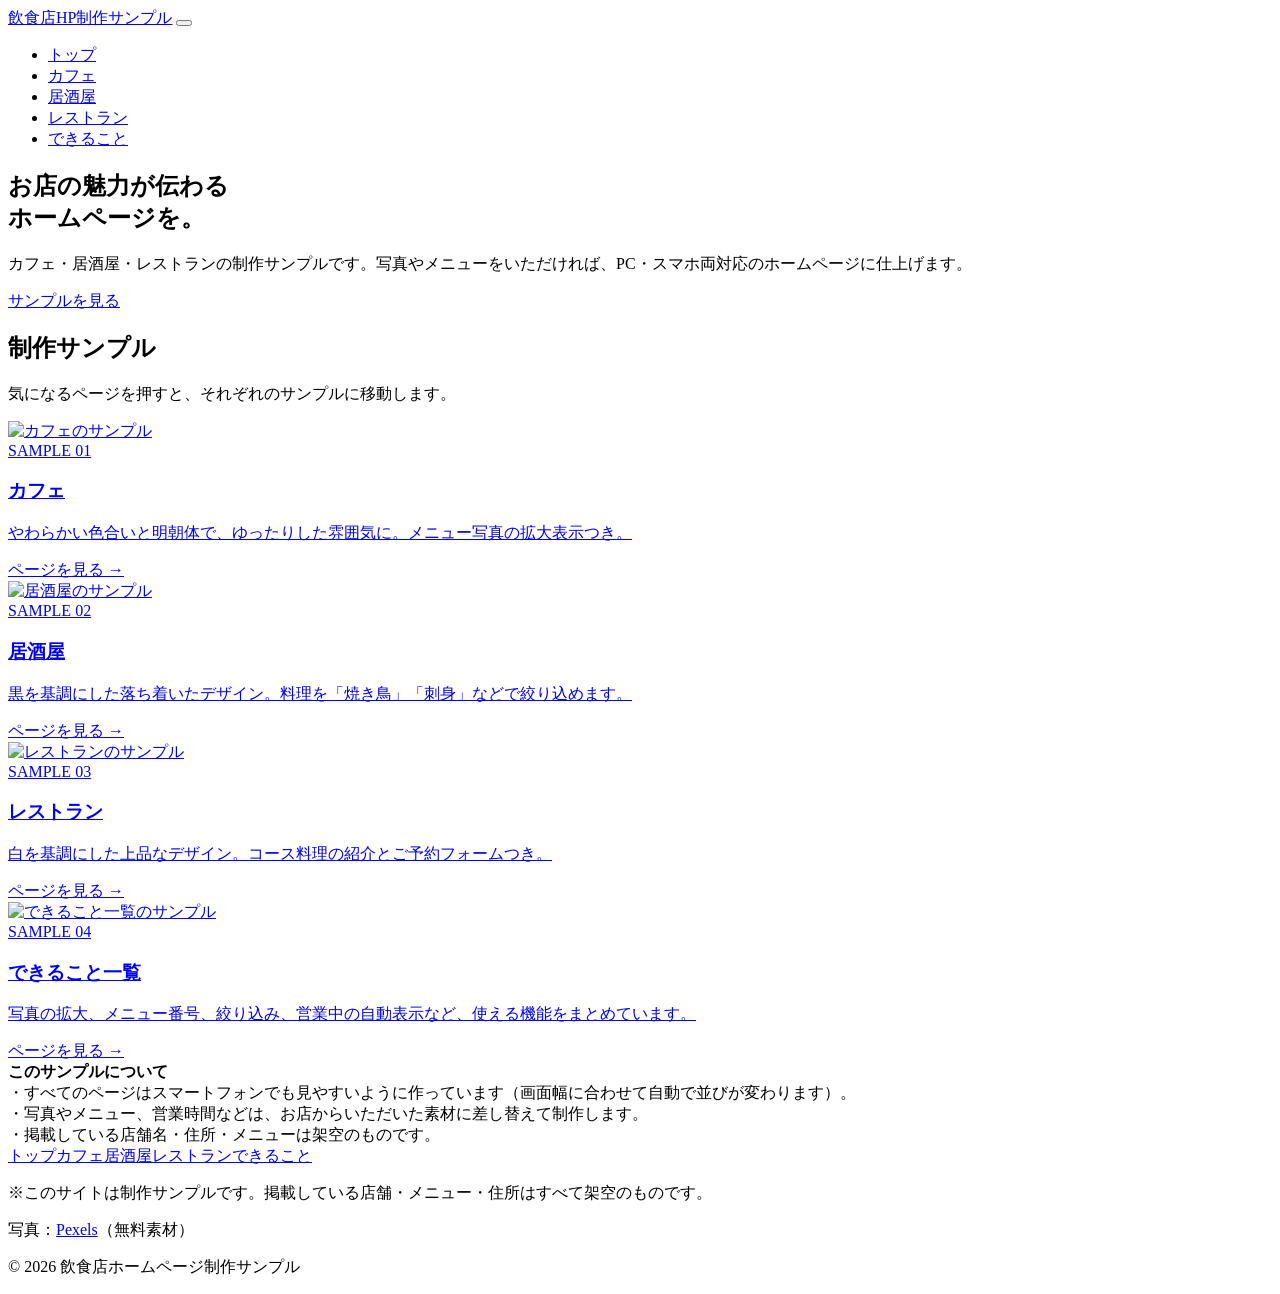
==== index.html @ 91217e75 "Create index.html" ====
<!DOCTYPE html>
<html lang="ja">
<head>
<meta charset="UTF-8">
<meta name="viewport" content="width=device-width, initial-scale=1">
<title>飲食店ホームページ制作サンプル</title>
<meta name="description" content="カフェ・居酒屋・レストランのホームページ制作サンプル集です。">
<link rel="stylesheet" href="style.css">
</head>
<body>
<header class="site-header">
  <div class="container inner">
    <a class="logo" href="index.html">飲食店HP制作サンプル</a>
    <button class="menu-btn" aria-label="メニュー" aria-expanded="false"><span></span><span></span><span></span></button>
    <ul class="nav"><li><a href="index.html" aria-current="page">トップ</a></li><li><a href="cafe.html">カフェ</a></li><li><a href="izakaya.html">居酒屋</a></li><li><a href="restaurant.html">レストラン</a></li><li><a href="features.html">できること</a></li></ul>
  </div>
</header>
<section class="hero" style="background-image:url('https://images.pexels.com/photos/32477661/pexels-photo-32477661.jpeg?auto=compress&cs=tinysrgb&w=1800')">
  <div class="container">
    <h1>お店の魅力が伝わる<br>ホームページを。</h1>
    <p>カフェ・居酒屋・レストランの制作サンプルです。写真やメニューをいただければ、PC・スマホ両対応のホームページに仕上げます。</p>
    <a class="btn" href="#samples">サンプルを見る</a>
  </div>
</section>
<section id="samples">
  <div class="container">
    <h2 class="section-title">制作サンプル</h2>
    <p class="section-lead">気になるページを押すと、それぞれのサンプルに移動します。</p>
    <div class="cards"><a class="card fade-in" href="cafe.html">
  <img src="https://images.pexels.com/photos/6205784/pexels-photo-6205784.jpeg?auto=compress&cs=tinysrgb&w=700&h=440&fit=crop" alt="カフェのサンプル" loading="lazy">
  <div class="body"><div class="num">SAMPLE 01</div><h3>カフェ</h3><p>やわらかい色合いと明朝体で、ゆったりした雰囲気に。メニュー写真の拡大表示つき。</p><span class="go">ページを見る →</span></div>
</a><a class="card fade-in" href="izakaya.html">
  <img src="https://images.pexels.com/photos/13065193/pexels-photo-13065193.jpeg?auto=compress&cs=tinysrgb&w=700&h=440&fit=crop" alt="居酒屋のサンプル" loading="lazy">
  <div class="body"><div class="num">SAMPLE 02</div><h3>居酒屋</h3><p>黒を基調にした落ち着いたデザイン。料理を「焼き鳥」「刺身」などで絞り込めます。</p><span class="go">ページを見る →</span></div>
</a><a class="card fade-in" href="restaurant.html">
  <img src="https://images.pexels.com/photos/18981717/pexels-photo-18981717.jpeg?auto=compress&cs=tinysrgb&w=700&h=440&fit=crop" alt="レストランのサンプル" loading="lazy">
  <div class="body"><div class="num">SAMPLE 03</div><h3>レストラン</h3><p>白を基調にした上品なデザイン。コース料理の紹介とご予約フォームつき。</p><span class="go">ページを見る →</span></div>
</a><a class="card fade-in" href="features.html">
  <img src="https://images.pexels.com/photos/31042721/pexels-photo-31042721.jpeg?auto=compress&cs=tinysrgb&w=700&h=440&fit=crop" alt="できること一覧のサンプル" loading="lazy">
  <div class="body"><div class="num">SAMPLE 04</div><h3>できること一覧</h3><p>写真の拡大、メニュー番号、絞り込み、営業中の自動表示など、使える機能をまとめています。</p><span class="go">ページを見る →</span></div>
</a></div>
  </div>
</section>
<section style="padding-top:0">
  <div class="container">
    <div class="info-box fade-in">
      <strong>このサンプルについて</strong><br>
      ・すべてのページはスマートフォンでも見やすいように作っています（画面幅に合わせて自動で並びが変わります）。<br>
      ・写真やメニュー、営業時間などは、お店からいただいた素材に差し替えて制作します。<br>
      ・掲載している店舗名・住所・メニューは架空のものです。
    </div>
  </div>
</section>
<footer class="site-footer">
  <div class="container">
    <nav class="footer-nav"><a href="index.html">トップ</a><a href="cafe.html">カフェ</a><a href="izakaya.html">居酒屋</a><a href="restaurant.html">レストラン</a><a href="features.html">できること</a></nav>
    <p>※このサイトは制作サンプルです。掲載している店舗・メニュー・住所はすべて架空のものです。</p>
    <p>写真：<a href="https://www.pexels.com/ja-jp/" target="_blank" rel="noopener">Pexels</a>（無料素材）</p>
    <p>&copy; 2026 飲食店ホームページ制作サンプル</p>
  </div>
</footer>
<script src="main.js"></script>
</body>
</html>
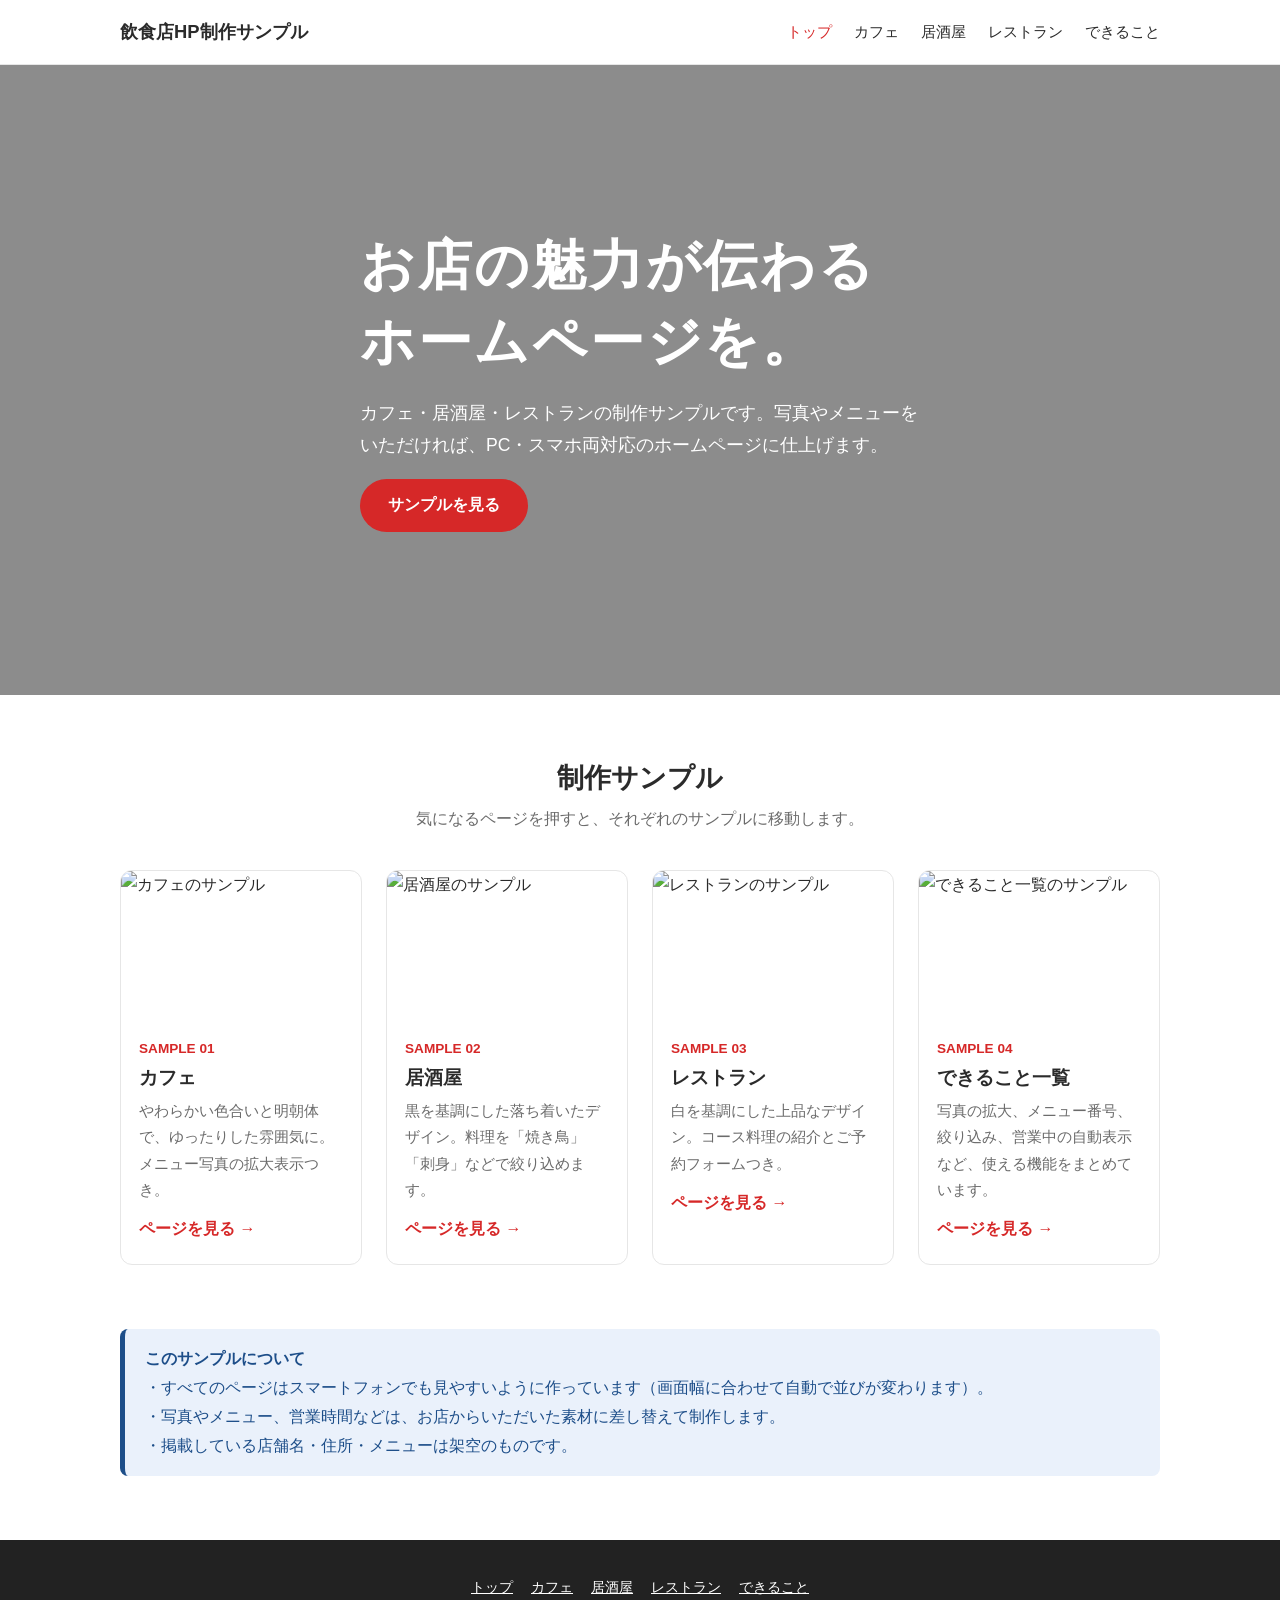
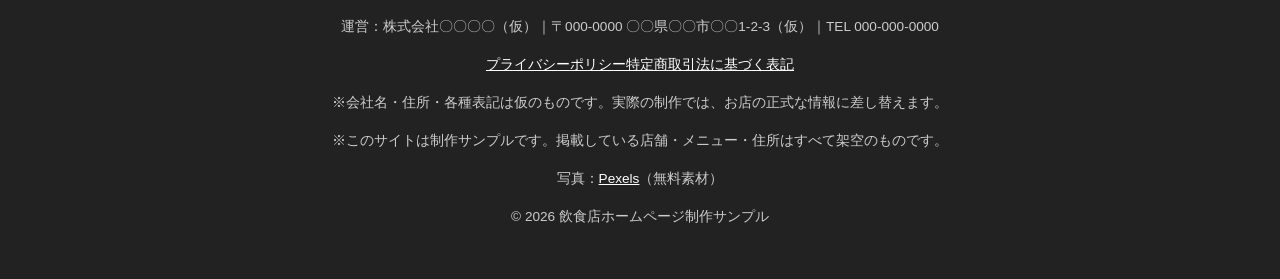
==== commit d1b36f67: "Update index.html" ====
--- a/index.html
+++ b/index.html
@@ -54,6 +54,11 @@
 <footer class="site-footer">
   <div class="container">
     <nav class="footer-nav"><a href="index.html">トップ</a><a href="cafe.html">カフェ</a><a href="izakaya.html">居酒屋</a><a href="restaurant.html">レストラン</a><a href="features.html">できること</a></nav>
+    <div class="footer-info">
+      <p>運営：株式会社〇〇〇〇（仮）｜〒000-0000 〇〇県〇〇市〇〇1-2-3（仮）｜TEL 000-000-0000</p>
+      <nav class="footer-legal"><a href="legal.html#privacy">プライバシーポリシー</a><a href="legal.html#tokushoho">特定商取引法に基づく表記</a></nav>
+      <p class="footer-small">※会社名・住所・各種表記は仮のものです。実際の制作では、お店の正式な情報に差し替えます。</p>
+    </div>
     <p>※このサイトは制作サンプルです。掲載している店舗・メニュー・住所はすべて架空のものです。</p>
     <p>写真：<a href="https://www.pexels.com/ja-jp/" target="_blank" rel="noopener">Pexels</a>（無料素材）</p>
     <p>&copy; 2026 飲食店ホームページ制作サンプル</p>
--- a/style.css
+++ b/style.css
@@ -0,0 +1,231 @@
+/* ===== 共通スタイル ===== */
+:root {
+  --action: #d62828;        /* 押してほしいもの・誘導先 = 赤 */
+  --action-dark: #a61e1e;
+  --info: #1d4e89;          /* 読むだけの案内 = 青 */
+  --info-bg: #eaf1fb;
+  --text: #2b2b2b;
+  --muted: #6b6b6b;
+  --bg: #ffffff;
+  --line: #e6e6e6;
+  --radius: 12px;
+  --max: 1080px;
+}
+* { box-sizing: border-box; }
+html { scroll-behavior: smooth; }
+body {
+  margin: 0;
+  font-family: "Hiragino Sans", "Noto Sans JP", "Yu Gothic", Meiryo, sans-serif;
+  color: var(--text);
+  background: var(--bg);
+  line-height: 1.8;
+}
+img { max-width: 100%; display: block; }
+a { color: inherit; }
+.container { max-width: var(--max); margin: 0 auto; padding: 0 20px; }
+section { padding: 64px 0; }
+h1, h2, h3 { line-height: 1.4; margin: 0 0 16px; }
+h2.section-title { font-size: 1.7rem; text-align: center; margin-bottom: 8px; }
+p.section-lead { text-align: center; color: var(--muted); margin: 0 0 36px; }
+
+/* ===== ヘッダー・ナビ ===== */
+.site-header {
+  position: sticky; top: 0; z-index: 50;
+  background: rgba(255,255,255,.96);
+  border-bottom: 1px solid var(--line);
+}
+.site-header .inner {
+  display: flex; align-items: center; justify-content: space-between;
+  height: 64px;
+}
+.logo { font-weight: 700; font-size: 1.15rem; text-decoration: none; }
+.nav { display: flex; gap: 22px; list-style: none; margin: 0; padding: 0; }
+.nav a { text-decoration: none; font-size: .95rem; }
+.nav a:hover, .nav a[aria-current="page"] { color: var(--action); }
+.menu-btn {
+  display: none; background: none; border: 0; cursor: pointer;
+  width: 44px; height: 44px; padding: 10px;
+}
+.menu-btn span { display: block; height: 2px; background: var(--text); margin: 5px 0; transition: .3s; }
+.menu-btn.open span:nth-child(1) { transform: translateY(7px) rotate(45deg); }
+.menu-btn.open span:nth-child(2) { opacity: 0; }
+.menu-btn.open span:nth-child(3) { transform: translateY(-7px) rotate(-45deg); }
+@media (max-width: 760px) {
+  .menu-btn { display: block; }
+  .nav {
+    position: absolute; top: 64px; left: 0; right: 0;
+    flex-direction: column; gap: 0; background: #fff;
+    border-bottom: 1px solid var(--line);
+    max-height: 0; overflow: hidden; transition: max-height .3s;
+  }
+  .nav.open { max-height: 400px; }
+  .nav a { display: block; padding: 14px 20px; border-top: 1px solid var(--line); }
+}
+
+/* ===== ボタン（赤＝押してほしいもの） ===== */
+.btn {
+  display: inline-block; background: var(--action); color: #fff;
+  padding: 12px 28px; border-radius: 999px; text-decoration: none;
+  font-weight: 700; border: 0; cursor: pointer; font-size: 1rem;
+  transition: background .2s, transform .2s;
+}
+.btn:hover { background: var(--action-dark); transform: translateY(-2px); }
+.btn.outline { background: transparent; color: var(--action); border: 2px solid var(--action); }
+.btn.outline:hover { background: var(--action); color: #fff; }
+
+/* ===== 案内ボックス（青＝読むだけ） ===== */
+.info-box {
+  background: var(--info-bg); border-left: 5px solid var(--info);
+  color: var(--info); padding: 16px 20px; border-radius: 8px;
+}
+.info-box strong { color: var(--info); }
+
+/* ===== ヒーロー ===== */
+.hero {
+  position: relative; min-height: 70vh; display: flex; align-items: center;
+  color: #fff; background-size: cover; background-position: center;
+}
+.hero::before { content: ""; position: absolute; inset: 0; background: rgba(0,0,0,.45); }
+.hero .container { position: relative; }
+.hero h1 { font-size: clamp(2rem, 6vw, 3.4rem); letter-spacing: .05em; }
+.hero p { font-size: 1.1rem; max-width: 560px; }
+
+/* ===== メニュー（番号付き） ===== */
+.menu-grid { display: grid; grid-template-columns: repeat(auto-fill, minmax(240px, 1fr)); gap: 24px; }
+.menu-item {
+  border: 1px solid var(--line); border-radius: var(--radius); overflow: hidden;
+  background: #fff; transition: box-shadow .2s, transform .2s;
+}
+.menu-item:hover { box-shadow: 0 8px 24px rgba(0,0,0,.08); transform: translateY(-3px); }
+.menu-item .photo { position: relative; aspect-ratio: 4/3; overflow: hidden; cursor: zoom-in; }
+.menu-item .photo img { width: 100%; height: 100%; object-fit: cover; transition: transform .4s; }
+.menu-item .photo:hover img { transform: scale(1.06); }
+.menu-no {
+  position: absolute; top: 10px; left: 10px; width: 36px; height: 36px;
+  border-radius: 50%; background: var(--action); color: #fff; font-weight: 700;
+  display: grid; place-items: center; font-size: .95rem;
+}
+.menu-item .body { padding: 14px 16px 18px; }
+.menu-item h3 { font-size: 1.05rem; margin: 0 0 4px; }
+.menu-item .price { font-weight: 700; }
+.menu-item .desc { color: var(--muted); font-size: .9rem; margin: 6px 0 0; }
+
+/* ===== カテゴリ絞り込み ===== */
+.filter { display: flex; flex-wrap: wrap; gap: 10px; justify-content: center; margin-bottom: 28px; }
+.filter button {
+  border: 2px solid var(--action); background: #fff; color: var(--action);
+  padding: 6px 18px; border-radius: 999px; cursor: pointer; font-weight: 700;
+}
+.filter button.active { background: var(--action); color: #fff; }
+.menu-item.hide { display: none; }
+
+/* ===== ギャラリー ===== */
+.gallery { display: grid; grid-template-columns: repeat(auto-fill, minmax(180px, 1fr)); gap: 10px; }
+.gallery img { width: 100%; aspect-ratio: 1; object-fit: cover; border-radius: 8px; cursor: zoom-in; }
+
+/* ===== 拡大表示（ライトボックス） ===== */
+.lightbox {
+  position: fixed; inset: 0; background: rgba(0,0,0,.85); z-index: 100;
+  display: none; align-items: center; justify-content: center; padding: 20px;
+  flex-direction: column;
+}
+.lightbox.show { display: flex; }
+.lightbox img { max-width: min(92vw, 1000px); max-height: 78vh; border-radius: 8px; }
+.lightbox .caption { color: #fff; margin-top: 12px; text-align: center; }
+.lightbox button {
+  position: absolute; background: rgba(255,255,255,.15); color: #fff; border: 0;
+  width: 48px; height: 48px; border-radius: 50%; font-size: 1.6rem; cursor: pointer;
+}
+.lightbox .lb-close { top: 16px; right: 16px; }
+.lightbox .lb-prev { left: 12px; top: 50%; }
+.lightbox .lb-next { right: 12px; top: 50%; }
+
+/* ===== 店舗情報 ===== */
+.shop-info { display: grid; grid-template-columns: 1fr 1fr; gap: 32px; align-items: start; }
+.shop-info table { width: 100%; border-collapse: collapse; }
+.shop-info th, .shop-info td { text-align: left; padding: 10px 8px; border-bottom: 1px solid var(--line); vertical-align: top; }
+.shop-info th { width: 7em; color: var(--muted); font-weight: 500; }
+.map-box { aspect-ratio: 4/3; border-radius: var(--radius); overflow: hidden; border: 1px solid var(--line); }
+.map-box iframe { width: 100%; height: 100%; border: 0; }
+.open-status { display: inline-block; padding: 2px 12px; border-radius: 999px; font-size: .85rem; font-weight: 700; margin-left: 8px; }
+.open-status.open { background: #e5f5ea; color: #1e7b3c; }
+.open-status.closed { background: #eee; color: #666; }
+@media (max-width: 760px) { .shop-info { grid-template-columns: 1fr; } }
+
+/* ===== お問い合わせ ===== */
+.contact-form { max-width: 560px; margin: 0 auto; display: grid; gap: 14px; }
+.contact-form label { font-weight: 700; font-size: .9rem; }
+.contact-form input, .contact-form textarea, .contact-form select {
+  width: 100%; padding: 10px 12px; border: 1px solid #ccc; border-radius: 8px; font: inherit;
+}
+.contact-form .btn { justify-self: center; }
+
+/* ===== フッター ===== */
+.site-footer { background: #222; color: #ccc; padding: 36px 0; font-size: .85rem; text-align: center; }
+.site-footer a { color: #fff; }
+.site-footer .footer-nav { display: flex; gap: 18px; justify-content: center; flex-wrap: wrap; margin-bottom: 14px; }
+
+/* ===== トップへ戻る ===== */
+.to-top {
+  position: fixed; right: 18px; bottom: 18px; width: 48px; height: 48px; border-radius: 50%;
+  background: var(--action); color: #fff; border: 0; font-size: 1.3rem; cursor: pointer;
+  opacity: 0; pointer-events: none; transition: opacity .3s; z-index: 60;
+}
+.to-top.show { opacity: 1; pointer-events: auto; }
+
+/* ===== スクロールで表示 ===== */
+.fade-in { opacity: 0; transform: translateY(20px); transition: opacity .7s, transform .7s; }
+.fade-in.visible { opacity: 1; transform: none; }
+
+/* ===== 店舗ごとの雰囲気 ===== */
+body.cafe { --text: #4a3b2f; background: #fbf7f1; }
+body.cafe .site-header { background: rgba(251,247,241,.96); }
+body.cafe h1, body.cafe h2 { font-family: "Hiragino Mincho ProN", "Yu Mincho", serif; }
+
+body.izakaya { --text: #f1e9da; --muted: #b8ab95; --line: #3a332b; background: #1c1814; }
+body.izakaya .site-header { background: rgba(28,24,20,.96); }
+body.izakaya .menu-item { background: #26211b; }
+body.izakaya .nav { background: #1c1814; }
+body.izakaya .menu-btn span { background: #f1e9da; }
+body.izakaya .contact-form input, body.izakaya .contact-form textarea, body.izakaya .contact-form select { background: #26211b; color: #f1e9da; border-color: #4a4036; }
+body.izakaya h1, body.izakaya h2 { font-family: "Hiragino Mincho ProN", "Yu Mincho", serif; }
+body.izakaya .filter button { background: transparent; }
+body.izakaya .filter button.active { background: var(--action); }
+
+body.restaurant { --text: #222; background: #fff; }
+body.restaurant h1, body.restaurant h2 { font-family: Georgia, "Hiragino Mincho ProN", "Yu Mincho", serif; letter-spacing: .04em; }
+
+/* ===== トップページ ===== */
+.cards { display: grid; grid-template-columns: repeat(auto-fit, minmax(230px, 1fr)); gap: 24px; }
+.card {
+  display: block; text-decoration: none; border-radius: var(--radius); overflow: hidden;
+  border: 1px solid var(--line); background: #fff; transition: transform .2s, box-shadow .2s;
+}
+.card:hover { transform: translateY(-4px); box-shadow: 0 10px 28px rgba(0,0,0,.1); }
+.card img { width: 100%; aspect-ratio: 16/10; object-fit: cover; }
+.card .body { padding: 16px 18px 20px; }
+.card .num { color: var(--action); font-weight: 700; font-size: .85rem; }
+.card h3 { margin: 4px 0 6px; }
+.card p { margin: 0 0 12px; color: var(--muted); font-size: .92rem; }
+.card .go { color: var(--action); font-weight: 700; }
+
+/* ===== できることページ ===== */
+.feature { border: 1px solid var(--line); border-radius: var(--radius); padding: 24px; margin-bottom: 28px; }
+.feature h3 { display: flex; align-items: center; gap: 10px; }
+.feature h3 .num { background: var(--action); color: #fff; border-radius: 50%; width: 32px; height: 32px; display: grid; place-items: center; font-size: .9rem; flex: none; }
+.feature .demo { margin-top: 16px; }
+.tabs { display: flex; gap: 6px; border-bottom: 2px solid var(--line); }
+.tabs button { background: none; border: 0; padding: 10px 18px; cursor: pointer; font: inherit; font-weight: 700; color: var(--muted); border-bottom: 3px solid transparent; margin-bottom: -2px; }
+.tabs button.active { color: var(--action); border-bottom-color: var(--action); }
+.tab-panel { display: none; padding: 16px 4px; }
+.tab-panel.active { display: block; }
+.slider { position: relative; overflow: hidden; border-radius: var(--radius); aspect-ratio: 16/7; }
+.slider img { position: absolute; inset: 0; width: 100%; height: 100%; object-fit: cover; opacity: 0; transition: opacity 1s; }
+.slider img.active { opacity: 1; }
+.counter { display: flex; gap: 12px; align-items: center; flex-wrap: wrap; }
+.counter .qty { min-width: 40px; text-align: center; font-weight: 700; font-size: 1.2rem; }
+.counter .total { margin-left: auto; font-weight: 700; color: var(--info); }
+.small-note { font-size: .82rem; color: var(--muted); }
+
+/* ふわっと表示の後もホバーで浮くように */
+.menu-item.fade-in.visible:hover, .card.fade-in.visible:hover { transform: translateY(-4px); }
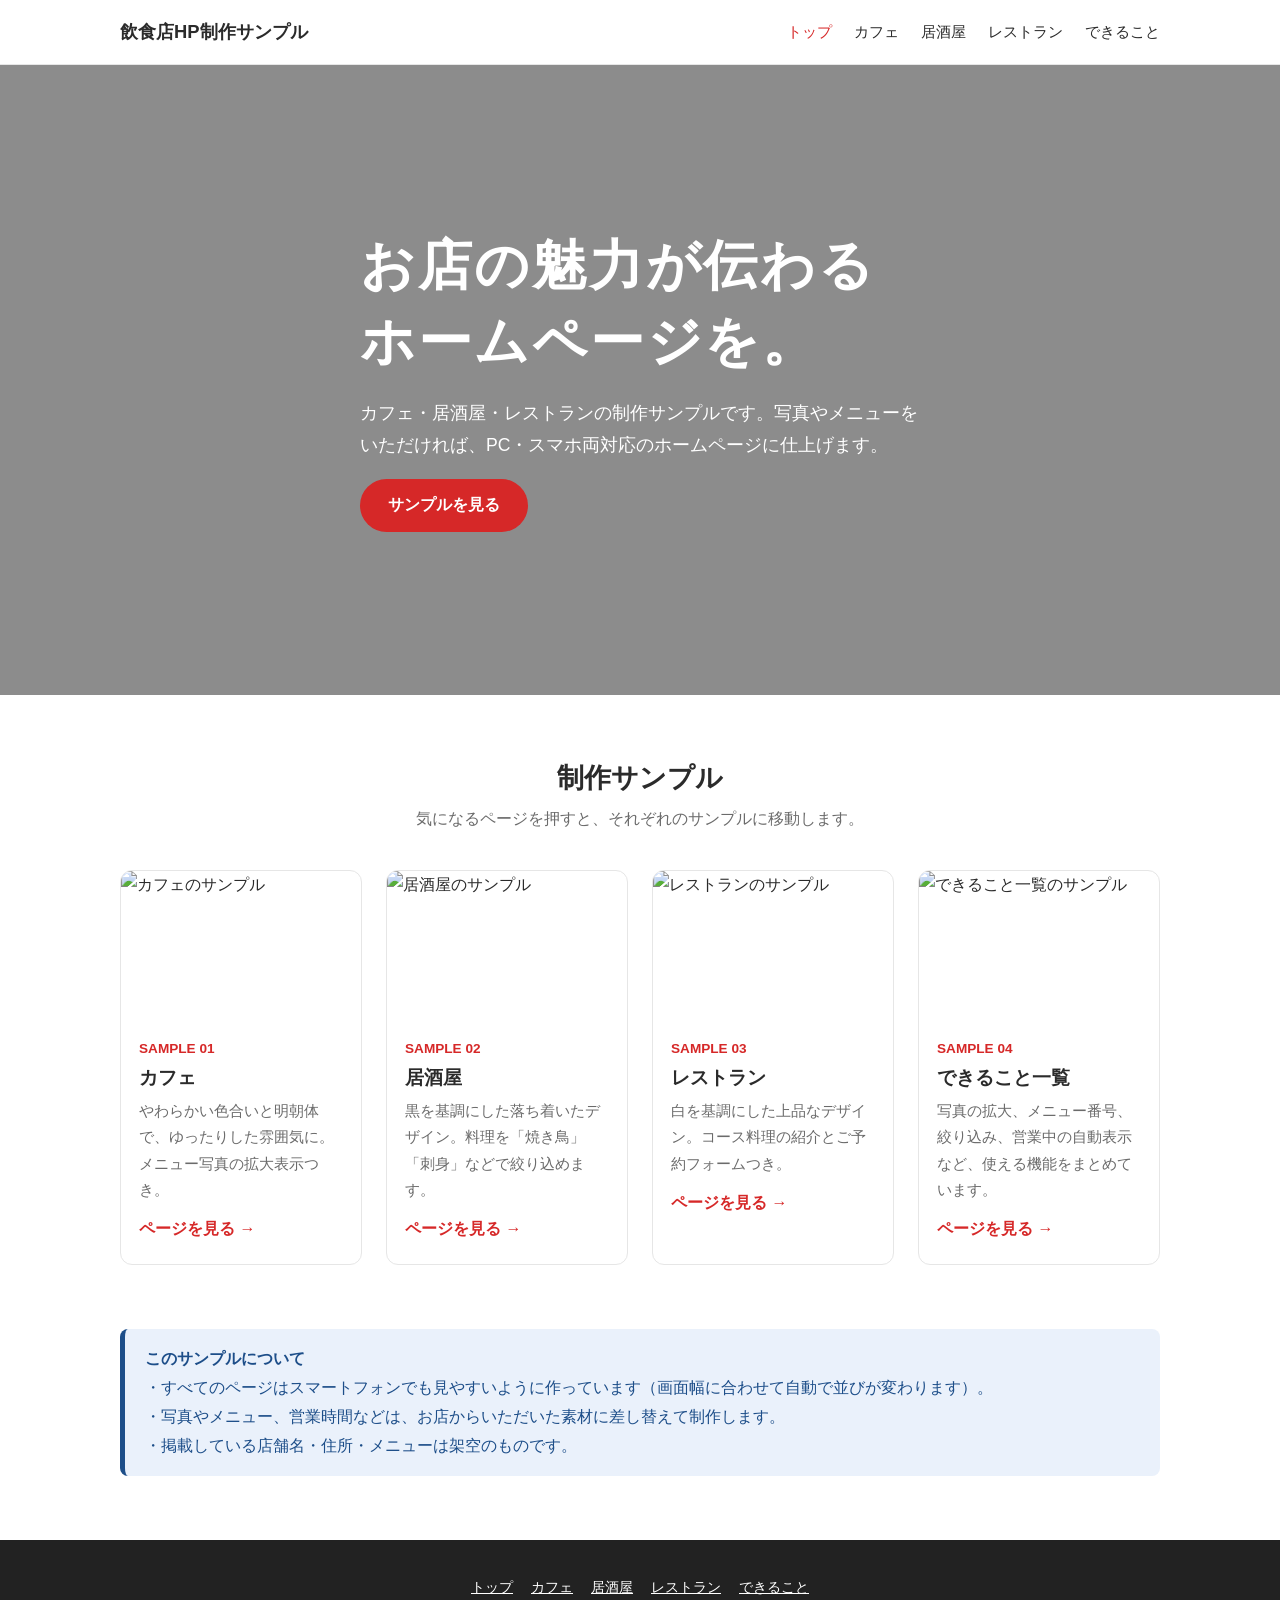
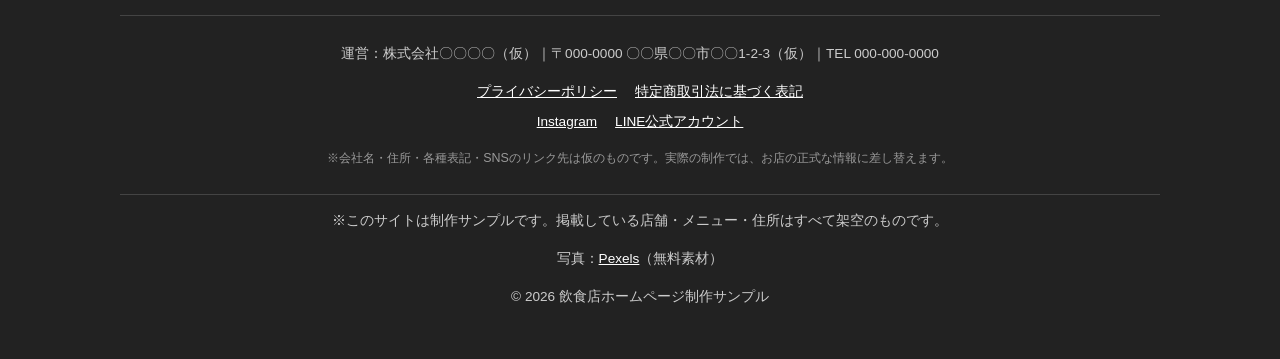
==== commit cd914da4: "Update index.html" ====
--- a/index.html
+++ b/index.html
@@ -57,7 +57,8 @@
     <div class="footer-info">
       <p>運営：株式会社〇〇〇〇（仮）｜〒000-0000 〇〇県〇〇市〇〇1-2-3（仮）｜TEL 000-000-0000</p>
       <nav class="footer-legal"><a href="legal.html#privacy">プライバシーポリシー</a><a href="legal.html#tokushoho">特定商取引法に基づく表記</a></nav>
-      <p class="footer-small">※会社名・住所・各種表記は仮のものです。実際の制作では、お店の正式な情報に差し替えます。</p>
+      <nav class="footer-sns"><a href="#">Instagram</a><a href="#">LINE公式アカウント</a></nav>
+      <p class="footer-small">※会社名・住所・各種表記・SNSのリンク先は仮のものです。実際の制作では、お店の正式な情報に差し替えます。</p>
     </div>
     <p>※このサイトは制作サンプルです。掲載している店舗・メニュー・住所はすべて架空のものです。</p>
     <p>写真：<a href="https://www.pexels.com/ja-jp/" target="_blank" rel="noopener">Pexels</a>（無料素材）</p>
--- a/style.css
+++ b/style.css
@@ -229,3 +229,87 @@
 
 /* ふわっと表示の後もホバーで浮くように */
 .menu-item.fade-in.visible:hover, .card.fade-in.visible:hover { transform: translateY(-4px); }
+
+/* ===== 注意書き・流れの説明（青＝読むだけ） ===== */
+.auto-note { font-size: .85rem; color: var(--info); background: var(--info-bg); padding: 8px 12px; border-radius: 6px; margin: 8px 0 14px; }
+.flow-box { max-width: 560px; margin: 0 auto 20px; background: var(--info-bg); color: var(--info); border-left: 5px solid var(--info); border-radius: 8px; padding: 14px 18px; }
+.feature .flow-box { max-width: none; margin: 12px 0; }
+.flow { margin: 8px 0 4px; padding-left: 1.4em; }
+.flow li { margin: 2px 0; }
+.form-result { max-width: 560px; margin: 0 auto; }
+.form-result .mail { background: #fff; color: #222; border: 1px solid #ccc; border-radius: 8px; padding: 12px 14px; margin: 10px 0; font-size: .9rem; }
+.form-result .mail-head { font-weight: 700; color: var(--info); margin-bottom: 6px; }
+body.izakaya .form-result .mail { background: #26211b; color: #f1e9da; border-color: #4a4036; }
+
+/* ===== フッターの会社情報・法的表記 ===== */
+.footer-info { border-top: 1px solid #444; border-bottom: 1px solid #444; padding: 12px 0; margin-bottom: 12px; }
+.footer-legal { display: flex; gap: 18px; justify-content: center; flex-wrap: wrap; margin: 6px 0; }
+.footer-small { font-size: .78rem; color: #999; }
+
+/* ===== 法的表記ページ ===== */
+.legal { max-width: 820px; }
+.legal h2 { margin-top: 40px; padding-bottom: 6px; border-bottom: 2px solid var(--line); }
+.legal h3 { font-size: 1.05rem; margin: 20px 0 6px; }
+.legal-table { width: 100%; border-collapse: collapse; }
+.legal-table th, .legal-table td { text-align: left; padding: 10px 8px; border-bottom: 1px solid var(--line); vertical-align: top; }
+.legal-table th { width: 11em; color: var(--muted); font-weight: 500; }
+
+[hidden] { display: none !important; }
+
+/* ===== 席・設備 ===== */
+.equip { list-style: none; padding: 0; margin: 8px 0; display: flex; flex-wrap: wrap; gap: 8px; }
+.equip li { background: var(--info-bg); color: var(--info); border-radius: 999px; padding: 3px 12px; font-size: .85rem; font-weight: 700; }
+
+/* ===== お知らせ ===== */
+.news-list { list-style: none; padding: 0; margin: 0 auto; max-width: 760px; }
+.news-list li { display: flex; flex-wrap: wrap; gap: 6px 14px; align-items: center; padding: 12px 4px; border-bottom: 1px solid var(--line); }
+.news-list time { color: var(--muted); font-size: .9rem; }
+.news-list .tag { background: var(--info); color: #fff; font-size: .75rem; padding: 2px 10px; border-radius: 999px; }
+
+/* ===== クーポン ===== */
+.coupon-grid { display: grid; grid-template-columns: repeat(auto-fit, minmax(260px, 1fr)); gap: 18px; max-width: 760px; margin: 0 auto; }
+.coupon { border: 2px dashed var(--action); border-radius: var(--radius); padding: 16px 18px; background: #fff7f7; color: #222; }
+.coupon-title { font-weight: 700; font-size: 1.15rem; color: var(--action); margin-bottom: 6px; }
+.coupon-cond, .coupon-date { font-size: .85rem; color: #555; }
+body.izakaya .coupon { background: #2a1f1c; color: #f1e9da; }
+body.izakaya .coupon-cond, body.izakaya .coupon-date { color: #cbbda6; }
+
+/* ===== コース ===== */
+.course-grid { display: grid; grid-template-columns: repeat(auto-fit, minmax(260px, 1fr)); gap: 18px; }
+.course { border: 1px solid var(--line); border-radius: var(--radius); padding: 18px 20px; }
+.course h3 { margin-bottom: 4px; }
+.course p { margin: 0 0 10px; color: var(--muted); }
+.course-meta { display: flex; gap: 14px; align-items: baseline; margin-bottom: 12px; }
+.course-meta .price { font-weight: 700; font-size: 1.15rem; }
+body.izakaya .course { background: #26211b; }
+
+/* ===== 空席カレンダー ===== */
+.rsv-box { max-width: 560px; margin: 0 auto 20px; }
+.rsv-calendar { display: grid; grid-template-columns: repeat(7, 1fr); gap: 6px; margin-top: 8px; }
+.cal-day { border: 2px solid var(--action); background: #fff; color: #222; border-radius: 8px; padding: 6px 2px; cursor: pointer; font: inherit; font-size: .78rem; line-height: 1.4; }
+.cal-day b { display: block; font-size: 1.1rem; color: var(--action); }
+.cal-day.sun span { color: #c62828; }
+.cal-day.sat span { color: #1d4e89; }
+.cal-day.full { border-color: #ccc; background: #f2f2f2; color: #999; cursor: not-allowed; }
+.cal-day.full b { color: #999; }
+.cal-day.picked { background: var(--action); color: #fff; }
+.cal-day.picked b, .cal-day.picked span { color: #fff; }
+@media (max-width: 480px) { .rsv-calendar { grid-template-columns: repeat(4, 1fr); } }
+
+/* ===== 日本語／英語 ===== */
+.lang-switch { display: flex; gap: 8px; margin-bottom: 10px; }
+.lang-switch button { border: 2px solid var(--action); background: #fff; color: var(--action); padding: 4px 16px; border-radius: 999px; font-weight: 700; cursor: pointer; }
+.lang-switch button.active { background: var(--action); color: #fff; }
+.lang-menu { margin: 0; padding-left: 1.2em; }
+
+/* ===== スマホ下部の固定ボタン ===== */
+.cta-bar { display: none; }
+@media (max-width: 760px) {
+  .cta-bar { display: flex; gap: 8px; position: fixed; left: 0; right: 0; bottom: 0; z-index: 70; padding: 8px 10px; background: rgba(255,255,255,.96); border-top: 1px solid var(--line); }
+  .cta-bar .btn { flex: 1; text-align: center; padding: 10px 0; }
+  body.cafe, body.izakaya, body.restaurant { padding-bottom: 64px; }
+  .to-top { bottom: 80px; }
+}
+
+/* ===== SNSリンク ===== */
+.footer-sns { display: flex; gap: 18px; justify-content: center; margin: 4px 0; }
